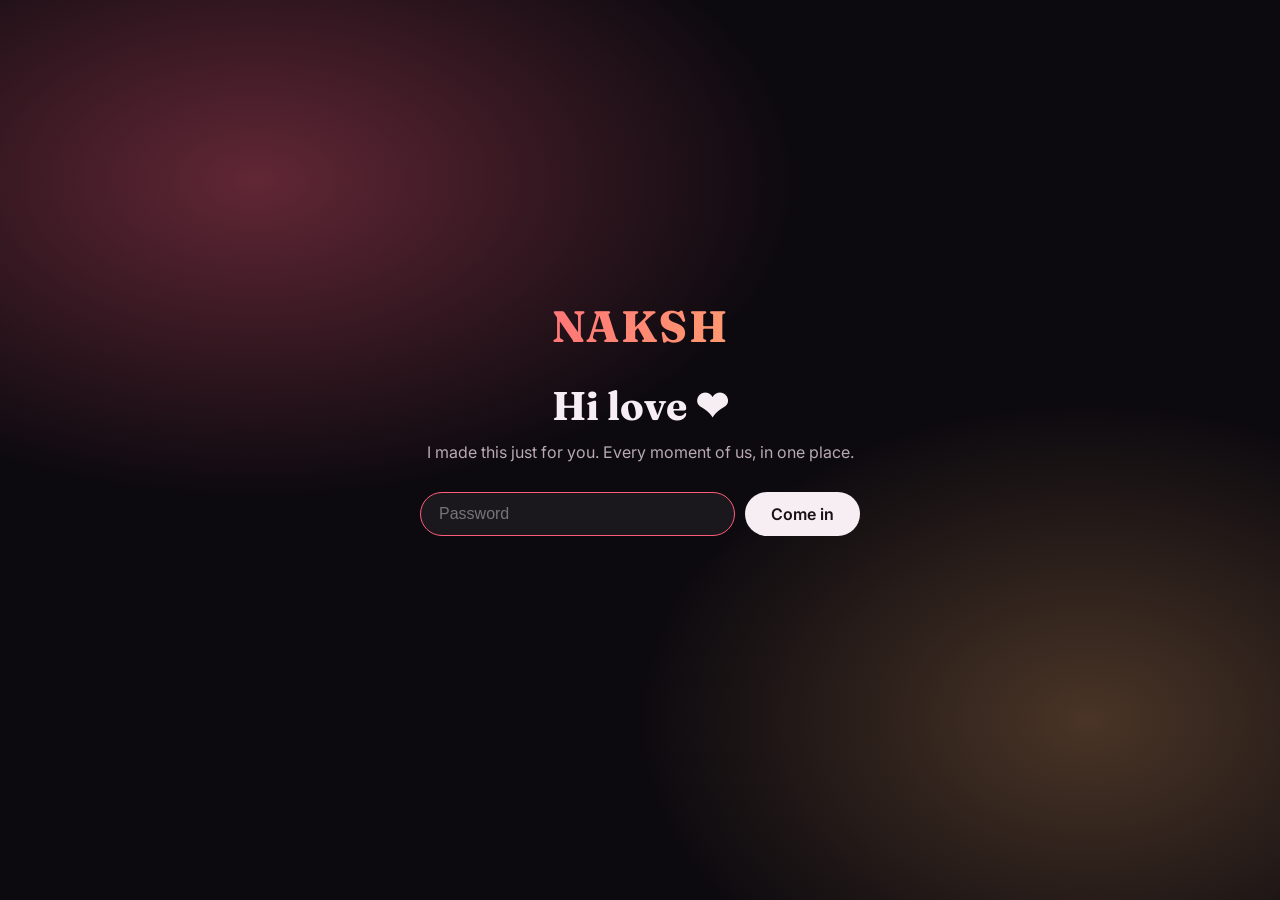
==== index.html @ 2ee2377e "Add private streaming-style video website Static site with a password lock screen, featured hero vid" ====
<!doctype html>
<html lang="en">
<head>
  <meta charset="utf-8" />
  <meta name="viewport" content="width=device-width, initial-scale=1, viewport-fit=cover" />
  <meta name="robots" content="noindex, nofollow" />
  <meta name="theme-color" content="#0d0a0f" />
  <title>Our Movies</title>
  <link rel="preconnect" href="https://fonts.googleapis.com" />
  <link rel="preconnect" href="https://fonts.gstatic.com" crossorigin />
  <link href="https://fonts.googleapis.com/css2?family=Fraunces:opsz,wght@9..144,600;9..144,800&family=Inter:wght@400;500;600;700&display=swap" rel="stylesheet" />
  <link rel="stylesheet" href="styles.css" />
</head>
<body>
  <!-- Lock screen -->
  <section id="gate" class="gate" hidden>
    <div class="gate-card">
      <div class="logo gate-logo" data-site-name></div>
      <h1 id="gate-title"></h1>
      <p id="gate-message"></p>
      <form id="gate-form" autocomplete="off">
        <label for="gate-input" class="sr-only">Password</label>
        <input id="gate-input" type="password" placeholder="Password" autocomplete="current-password" />
        <button type="submit" class="btn btn-primary">Come in</button>
      </form>
      <p id="gate-error" class="gate-error" role="alert"></p>
    </div>
  </section>

  <div id="app" hidden>
    <header id="nav" class="nav">
      <a href="#" class="logo" data-site-name data-go="home"></a>
      <nav class="nav-links">
        <a href="#" data-go="home" class="active">Home</a>
        <a href="#" data-go="list">My List</a>
      </nav>
      <div class="search">
        <svg viewBox="0 0 24 24" aria-hidden="true"><circle cx="11" cy="11" r="7"/><path d="m20 20-3.5-3.5"/></svg>
        <input id="search" type="search" placeholder="Search" aria-label="Search videos" />
      </div>
    </header>

    <main>
      <section id="hero" class="hero"></section>
      <section id="rows" class="rows"></section>
      <section id="grid-view" class="grid-view" hidden>
        <h2 id="grid-title"></h2>
        <div id="grid" class="grid"></div>
        <p id="grid-empty" class="empty" hidden></p>
      </section>
    </main>

    <footer class="footer">
      <span data-site-name></span> · <span id="footer-message"></span>
    </footer>
  </div>

  <!-- Details popup -->
  <div id="modal" class="modal" hidden>
    <div class="modal-backdrop" data-close></div>
    <article class="modal-card" role="dialog" aria-modal="true" aria-labelledby="modal-title">
      <button class="icon-btn modal-close" data-close aria-label="Close">✕</button>
      <div class="modal-media"><img id="modal-img" alt="" /></div>
      <div class="modal-body">
        <h2 id="modal-title"></h2>
        <div id="modal-meta" class="meta"></div>
        <div class="modal-actions">
          <button id="modal-play" class="btn btn-primary"><span class="play-ico"></span> Play</button>
          <button id="modal-list" class="btn btn-ghost"></button>
        </div>
        <p id="modal-desc"></p>
        <h3 id="modal-more-title">More like this</h3>
        <div id="modal-more" class="grid small"></div>
      </div>
    </article>
  </div>

  <!-- Video player -->
  <div id="player" class="player" hidden>
    <video id="video" playsinline controls preload="auto"></video>
    <div class="player-top">
      <button id="player-back" class="icon-btn" aria-label="Back">←</button>
      <div id="player-title" class="player-title"></div>
    </div>
    <div id="next-up" class="next-up" hidden>
      <img id="next-img" alt="" />
      <div>
        <div class="next-label">Up next in <span id="next-count">8</span></div>
        <div id="next-title" class="next-title"></div>
        <div class="next-actions">
          <button id="next-play" class="btn btn-primary btn-sm">Play now</button>
          <button id="next-cancel" class="btn btn-ghost btn-sm">Cancel</button>
        </div>
      </div>
    </div>
  </div>

  <script src="vendor/hls.min.js" defer></script>
  <script src="videos.js" defer></script>
  <script src="app.js" defer></script>
</body>
</html>
---- styles.css ----
:root {
  --bg: #0d0a0f;
  --bg-2: #17121a;
  --card: #201922;
  --text: #f6eef2;
  --muted: #b8a9b2;
  --accent: #ff5c7c;
  --accent-2: #ffb36b;
  --radius: 10px;
  --gutter: clamp(16px, 4vw, 56px);
  --card-w: clamp(150px, 22vw, 290px);
  --serif: "Fraunces", Georgia, serif;
  --sans: "Inter", system-ui, -apple-system, "Segoe UI", Roboto, sans-serif;
}

* { box-sizing: border-box; }
html, body { margin: 0; }
body {
  background: var(--bg);
  color: var(--text);
  font-family: var(--sans);
  -webkit-font-smoothing: antialiased;
  overflow-x: hidden;
}
body.no-scroll { overflow: hidden; }
img { display: block; max-width: 100%; }
button { font: inherit; color: inherit; cursor: pointer; }
a { color: inherit; text-decoration: none; }
[hidden] { display: none !important; }
.sr-only { position: absolute; width: 1px; height: 1px; overflow: hidden; clip: rect(0 0 0 0); }

/* ── Logo ─────────────────────────────── */
.logo {
  font-family: var(--serif);
  font-weight: 800;
  font-size: clamp(22px, 3vw, 30px);
  letter-spacing: 0.04em;
  background: linear-gradient(100deg, var(--accent), var(--accent-2));
  -webkit-background-clip: text;
  background-clip: text;
  color: transparent;
}

/* ── Buttons ──────────────────────────── */
.btn {
  display: inline-flex; align-items: center; gap: 10px;
  border: 0; border-radius: 999px;
  padding: 12px 26px;
  font-weight: 600; font-size: 16px;
  transition: transform .15s ease, background .15s ease, opacity .15s;
}
.btn:active { transform: scale(.97); }
.btn-primary { background: var(--text); color: #1a1116; }
.btn-primary:hover { background: #fff; }
.btn-ghost { background: rgba(255,255,255,.14); backdrop-filter: blur(6px); }
.btn-ghost:hover { background: rgba(255,255,255,.24); }
.btn-sm { padding: 8px 16px; font-size: 14px; }
.play-ico { width: 0; height: 0; border-left: 13px solid currentColor; border-top: 8px solid transparent; border-bottom: 8px solid transparent; }
.icon-btn {
  width: 42px; height: 42px; border-radius: 50%;
  border: 0; background: rgba(0,0,0,.55); font-size: 20px;
  display: grid; place-items: center;
}
.icon-btn:hover { background: rgba(0,0,0,.8); }

/* ── Lock screen ──────────────────────── */
.gate {
  position: fixed; inset: 0; z-index: 50;
  display: grid; place-items: center; padding: 16px;
  background:
    radial-gradient(60% 50% at 20% 20%, rgba(255,92,124,.35), transparent 70%),
    radial-gradient(50% 50% at 85% 80%, rgba(255,179,107,.25), transparent 70%),
    var(--bg);
}
.gate-card { width: min(440px, 100%); text-align: center; }
.gate-logo { font-size: 44px; margin-bottom: 28px; }
.gate h1 { font-family: var(--serif); font-size: clamp(28px, 6vw, 40px); margin: 0 0 10px; }
.gate p { color: var(--muted); line-height: 1.5; margin: 0 0 28px; }
.gate form { display: flex; gap: 10px; }
.gate input {
  flex: 1; min-width: 0;
  padding: 12px 18px; border-radius: 999px;
  border: 1px solid rgba(255,255,255,.2); background: rgba(255,255,255,.06);
  color: var(--text); font-size: 16px; outline: none;
}
.gate input:focus { border-color: var(--accent); }
.gate-error { color: var(--accent); min-height: 1.5em; margin-top: 14px !important; }
.shake { animation: shake .4s; }
@keyframes shake { 25% { transform: translateX(-8px); } 75% { transform: translateX(8px); } }

/* ── Navigation ───────────────────────── */
.nav {
  position: fixed; top: 0; left: 0; right: 0; z-index: 20;
  display: flex; align-items: center; gap: clamp(14px, 3vw, 40px);
  padding: 16px var(--gutter);
  background: linear-gradient(to bottom, rgba(13,10,15,.85), transparent);
  transition: background .3s;
}
.nav.solid { background: rgba(13,10,15,.96); }
.nav-links { display: flex; gap: 20px; font-size: 15px; }
.nav-links a { color: var(--muted); }
.nav-links a.active, .nav-links a:hover { color: var(--text); font-weight: 600; }
.search {
  margin-left: auto; display: flex; align-items: center; gap: 8px;
  background: rgba(0,0,0,.35); border: 1px solid rgba(255,255,255,.18);
  border-radius: 999px; padding: 6px 14px;
}
.search svg { width: 18px; height: 18px; fill: none; stroke: var(--muted); stroke-width: 2; flex: none; }
.search input {
  width: clamp(70px, 16vw, 200px);
  background: transparent; border: 0; outline: none; color: var(--text); font-size: 14px;
}

/* ── Hero ─────────────────────────────── */
.hero {
  position: relative;
  min-height: min(82vh, 56.25vw + 120px);
  min-height: max(480px, min(82vh, 56.25vw + 120px));
  display: flex; align-items: flex-end;
  padding: 0 var(--gutter) clamp(40px, 9vh, 110px);
  overflow: hidden;
}
.hero-media, .hero-media img, .hero-media video {
  position: absolute; inset: 0; width: 100%; height: 100%; object-fit: cover;
}
.hero-media video { opacity: 0; transition: opacity 1s; }
.hero-media video.on { opacity: 1; }
.hero::after {
  content: ""; position: absolute; inset: 0;
  background:
    linear-gradient(to right, rgba(13,10,15,.85) 0%, rgba(13,10,15,.35) 50%, transparent 75%),
    linear-gradient(to top, var(--bg) 0%, transparent 35%);
}
.hero-content { position: relative; z-index: 1; max-width: 560px; }
.hero-tag { color: var(--accent-2); font-weight: 600; letter-spacing: .14em; font-size: 13px; text-transform: uppercase; }
.hero h1 { font-family: var(--serif); font-size: clamp(36px, 7vw, 76px); line-height: 1; margin: 10px 0 14px; }
.hero p { color: #e6dbe1; font-size: clamp(15px, 1.6vw, 18px); line-height: 1.5; margin: 0 0 22px; }
.hero-actions { display: flex; gap: 12px; flex-wrap: wrap; }

/* ── Rows ─────────────────────────────── */
.rows { position: relative; z-index: 2; margin-top: -40px; padding-bottom: 40px; }
.row { margin-bottom: clamp(24px, 4vw, 44px); position: relative; }
.row h2 { font-size: clamp(17px, 1.8vw, 22px); font-weight: 700; margin: 0 var(--gutter) 12px; }
.row-track {
  display: flex; gap: 10px;
  overflow-x: auto; scroll-snap-type: x proximity; scroll-behavior: smooth;
  padding: 10px var(--gutter) 24px;
  scroll-padding: 0 var(--gutter);
  scrollbar-width: none;
}
.row-track::-webkit-scrollbar { display: none; }
.row-arrow {
  position: absolute; top: 44px; bottom: 24px; width: var(--gutter); min-width: 36px;
  border: 0; background: rgba(13,10,15,.6); font-size: 28px;
  opacity: 0; transition: opacity .2s; z-index: 3;
}
.row:hover .row-arrow { opacity: 1; }
.row-arrow.left { left: 0; } .row-arrow.right { right: 0; }
@media (hover: none) { .row-arrow { display: none; } }

/* ── Card ─────────────────────────────── */
.card {
  position: relative; flex: none; width: var(--card-w);
  aspect-ratio: 16 / 9; border-radius: var(--radius);
  background: var(--card); overflow: hidden; scroll-snap-align: start;
  transition: transform .25s ease, box-shadow .25s ease;
  cursor: pointer; outline: none;
}
.card:hover, .card:focus-visible {
  transform: scale(1.07); z-index: 2;
  box-shadow: 0 14px 30px rgba(0,0,0,.6), 0 0 0 2px rgba(255,255,255,.25);
}
.card img, .card video, .card .tile { position: absolute; inset: 0; width: 100%; height: 100%; object-fit: cover; }
.card video { opacity: 0; transition: opacity .4s; }
.card video.on { opacity: 1; }
.card .tile { display: grid; place-items: center; font-family: var(--serif); font-size: 22px; padding: 10px; text-align: center; }
.card-info {
  position: absolute; left: 0; right: 0; bottom: 0;
  padding: 26px 12px 10px;
  background: linear-gradient(to top, rgba(0,0,0,.85), transparent);
}
.card-title { font-weight: 600; font-size: 14px; }
.card-sub { font-size: 12px; color: var(--muted); margin-top: 2px; }
.progress { position: absolute; left: 0; right: 0; bottom: 0; height: 4px; background: rgba(255,255,255,.25); }
.progress span { display: block; height: 100%; background: var(--accent); }

/* ── Grid view (search, My List) ──────── */
.grid-view { padding: 100px var(--gutter) 60px; min-height: 70vh; }
.grid-view h2 { font-size: 22px; margin: 0 0 20px; }
.grid { display: grid; grid-template-columns: repeat(auto-fill, minmax(min(var(--card-w), 100%), 1fr)); gap: 16px 10px; }
.grid .card { width: auto; }
.grid.small { --card-w: 180px; }
.empty { color: var(--muted); }

/* ── Modal ────────────────────────────── */
.modal { position: fixed; inset: 0; z-index: 30; display: grid; place-items: start center; overflow-y: auto; padding: 40px 16px; }
.modal-backdrop { position: fixed; inset: 0; background: rgba(0,0,0,.7); }
.modal-card {
  position: relative; width: min(820px, 100%);
  background: var(--bg-2); border-radius: 14px; overflow: hidden;
  box-shadow: 0 30px 80px rgba(0,0,0,.6);
  animation: pop .25s ease;
}
@keyframes pop { from { transform: scale(.94); opacity: 0; } }
.modal-close { position: absolute; top: 14px; right: 14px; z-index: 2; }
.modal-media { position: relative; aspect-ratio: 16/9; background: var(--card); }
.modal-media img { width: 100%; height: 100%; object-fit: cover; }
.modal-media::after { content: ""; position: absolute; inset: 0; background: linear-gradient(to top, var(--bg-2), transparent 50%); }
.modal-body { padding: 0 clamp(18px, 4vw, 40px) 36px; margin-top: -70px; position: relative; }
.modal-body h2 { font-family: var(--serif); font-size: clamp(28px, 5vw, 44px); margin: 0 0 10px; }
.meta { display: flex; flex-wrap: wrap; gap: 6px 14px; color: var(--muted); font-size: 14px; margin-bottom: 18px; }
.meta .pill { border: 1px solid rgba(255,255,255,.35); border-radius: 4px; padding: 0 6px; color: var(--text); }
.modal-actions { display: flex; gap: 10px; flex-wrap: wrap; margin-bottom: 18px; }
#modal-desc { line-height: 1.6; color: #e6dbe1; }
.modal-body h3 { font-size: 18px; margin: 28px 0 12px; }

/* ── Player ───────────────────────────── */
.player { position: fixed; inset: 0; z-index: 40; background: #000; }
.player video { width: 100%; height: 100%; object-fit: contain; background: #000; }
.player-top {
  position: absolute; top: 0; left: 0; right: 0;
  display: flex; align-items: center; gap: 16px;
  padding: max(16px, env(safe-area-inset-top)) 20px 30px;
  background: linear-gradient(to bottom, rgba(0,0,0,.75), transparent);
  transition: opacity .3s;
}
.player.idle .player-top { opacity: 0; pointer-events: none; }
.player-title { font-weight: 600; font-size: 18px; text-shadow: 0 1px 4px #000; }
.next-up {
  position: absolute; right: 24px; bottom: 90px;
  display: flex; gap: 14px; align-items: center;
  width: min(420px, calc(100% - 32px));
  background: rgba(23,18,26,.95); border-radius: 12px; padding: 12px;
  box-shadow: 0 10px 40px rgba(0,0,0,.6);
}
.next-up img { width: 140px; aspect-ratio: 16/9; object-fit: cover; border-radius: 8px; flex: none; }
.next-label { color: var(--muted); font-size: 13px; }
.next-title { font-weight: 700; margin: 2px 0 10px; }
.next-actions { display: flex; gap: 8px; }

/* ── Footer ───────────────────────────── */
.footer { padding: 30px var(--gutter) 50px; color: var(--muted); font-size: 14px; text-align: center; }
.footer .logo, .footer [data-site-name] { font-size: 14px; }

@media (max-width: 600px) {
  .nav-links { gap: 14px; font-size: 14px; }
  .hero::after { background: linear-gradient(to top, var(--bg) 5%, rgba(13,10,15,.4) 60%, rgba(13,10,15,.2)); }
  .next-up { right: 16px; bottom: 80px; }
  .next-up img { width: 100px; }
}
@media (prefers-reduced-motion: reduce) {
  *, *::before, *::after { animation: none !important; transition: none !important; }
}
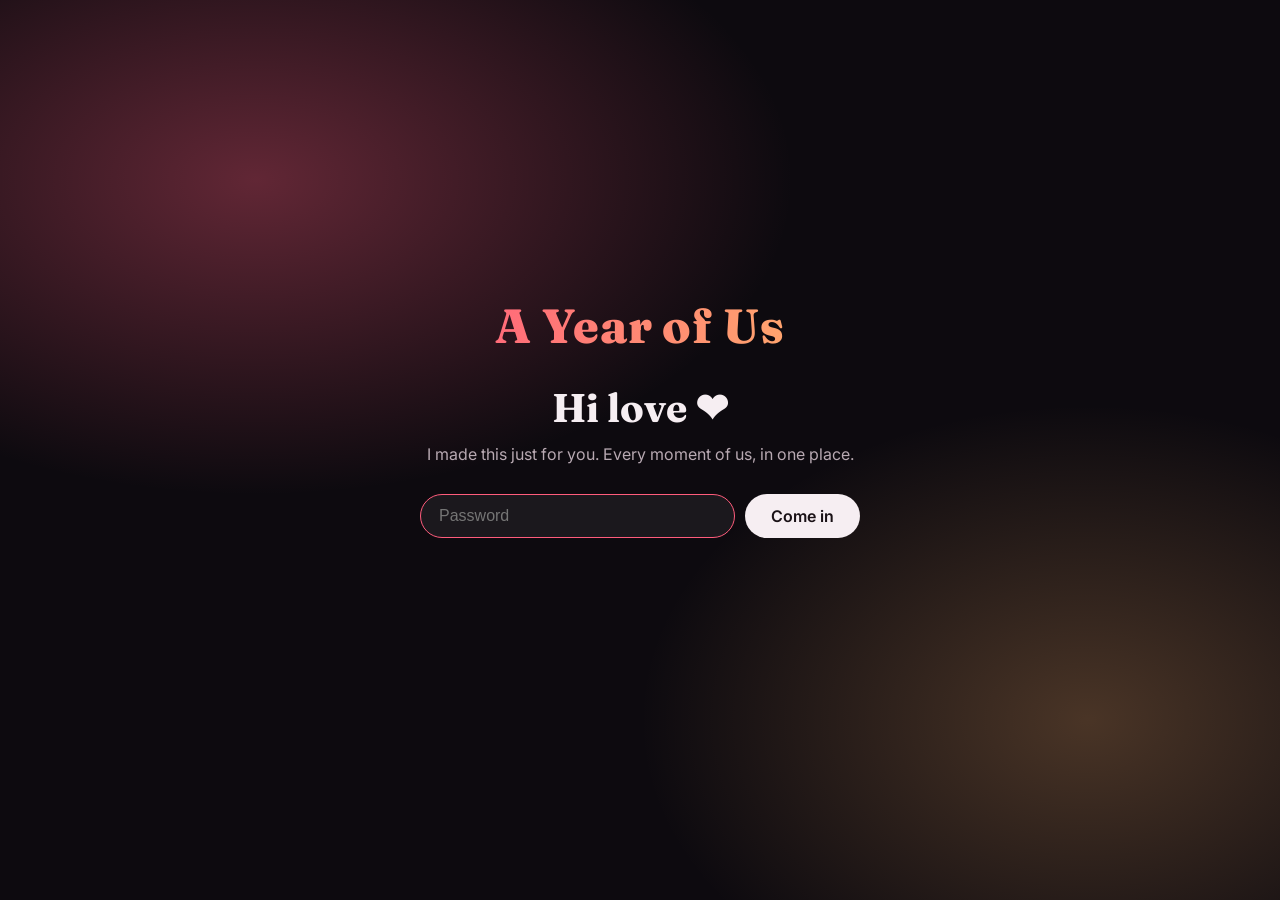
==== commit 42cf4487: "Rename site to "A Year of Us" and fix small-phone layout Keep the logo on one line, stop the lock sc" ====
--- a/index.html
+++ b/index.html
@@ -5,7 +5,7 @@
   <meta name="viewport" content="width=device-width, initial-scale=1, viewport-fit=cover" />
   <meta name="robots" content="noindex, nofollow" />
   <meta name="theme-color" content="#0d0a0f" />
-  <title>Our Movies</title>
+  <title>A Year of Us</title>
   <link rel="preconnect" href="https://fonts.googleapis.com" />
   <link rel="preconnect" href="https://fonts.gstatic.com" crossorigin />
   <link href="https://fonts.googleapis.com/css2?family=Fraunces:opsz,wght@9..144,600;9..144,800&family=Inter:wght@400;500;600;700&display=swap" rel="stylesheet" />
@@ -35,7 +35,7 @@
         <a href="#" data-go="list">My List</a>
       </nav>
       <div class="search">
-        <svg viewBox="0 0 24 24" aria-hidden="true"><circle cx="11" cy="11" r="7"/><path d="m20 20-3.5-3.5"/></svg>
+        <label for="search" class="search-ico"><svg viewBox="0 0 24 24" aria-hidden="true"><circle cx="11" cy="11" r="7"/><path d="m20 20-3.5-3.5"/></svg></label>
         <input id="search" type="search" placeholder="Search" aria-label="Search videos" />
       </div>
     </header>
--- a/styles.css
+++ b/styles.css
@@ -33,8 +33,9 @@
 .logo {
   font-family: var(--serif);
   font-weight: 800;
-  font-size: clamp(22px, 3vw, 30px);
-  letter-spacing: 0.04em;
+  font-size: clamp(20px, 3vw, 30px);
+  letter-spacing: 0.02em;
+  white-space: nowrap;
   background: linear-gradient(100deg, var(--accent), var(--accent-2));
   -webkit-background-clip: text;
   background-clip: text;
@@ -66,14 +67,14 @@
 /* ── Lock screen ──────────────────────── */
 .gate {
   position: fixed; inset: 0; z-index: 50;
-  display: grid; place-items: center; padding: 16px;
+  display: grid; grid-template-columns: minmax(0, 1fr); place-items: center; padding: 16px;
   background:
     radial-gradient(60% 50% at 20% 20%, rgba(255,92,124,.35), transparent 70%),
     radial-gradient(50% 50% at 85% 80%, rgba(255,179,107,.25), transparent 70%),
     var(--bg);
 }
 .gate-card { width: min(440px, 100%); text-align: center; }
-.gate-logo { font-size: 44px; margin-bottom: 28px; }
+.gate-logo { font-size: clamp(32px, 10vw, 48px); margin-bottom: 28px; white-space: normal; }
 .gate h1 { font-family: var(--serif); font-size: clamp(28px, 6vw, 40px); margin: 0 0 10px; }
 .gate p { color: var(--muted); line-height: 1.5; margin: 0 0 28px; }
 .gate form { display: flex; gap: 10px; }
@@ -105,6 +106,7 @@
   background: rgba(0,0,0,.35); border: 1px solid rgba(255,255,255,.18);
   border-radius: 999px; padding: 6px 14px;
 }
+.search-ico { display: flex; cursor: pointer; }
 .search svg { width: 18px; height: 18px; fill: none; stroke: var(--muted); stroke-width: 2; flex: none; }
 .search input {
   width: clamp(70px, 16vw, 200px);
@@ -243,7 +245,13 @@
 .footer .logo, .footer [data-site-name] { font-size: 14px; }
 
 @media (max-width: 600px) {
-  .nav-links { gap: 14px; font-size: 14px; }
+  .nav { gap: 14px; }
+  .nav-links { gap: 12px; font-size: 14px; white-space: nowrap; }
+  .search { padding: 6px 10px; min-width: 0; }
+  .search input { width: 100%; min-width: 0; }
+  .nav:focus-within .nav-links { display: none; }
+  .search:focus-within { flex: 1; }
+  .gate form { flex-direction: column; }
   .hero::after { background: linear-gradient(to top, var(--bg) 5%, rgba(13,10,15,.4) 60%, rgba(13,10,15,.2)); }
   .next-up { right: 16px; bottom: 80px; }
   .next-up img { width: 100px; }
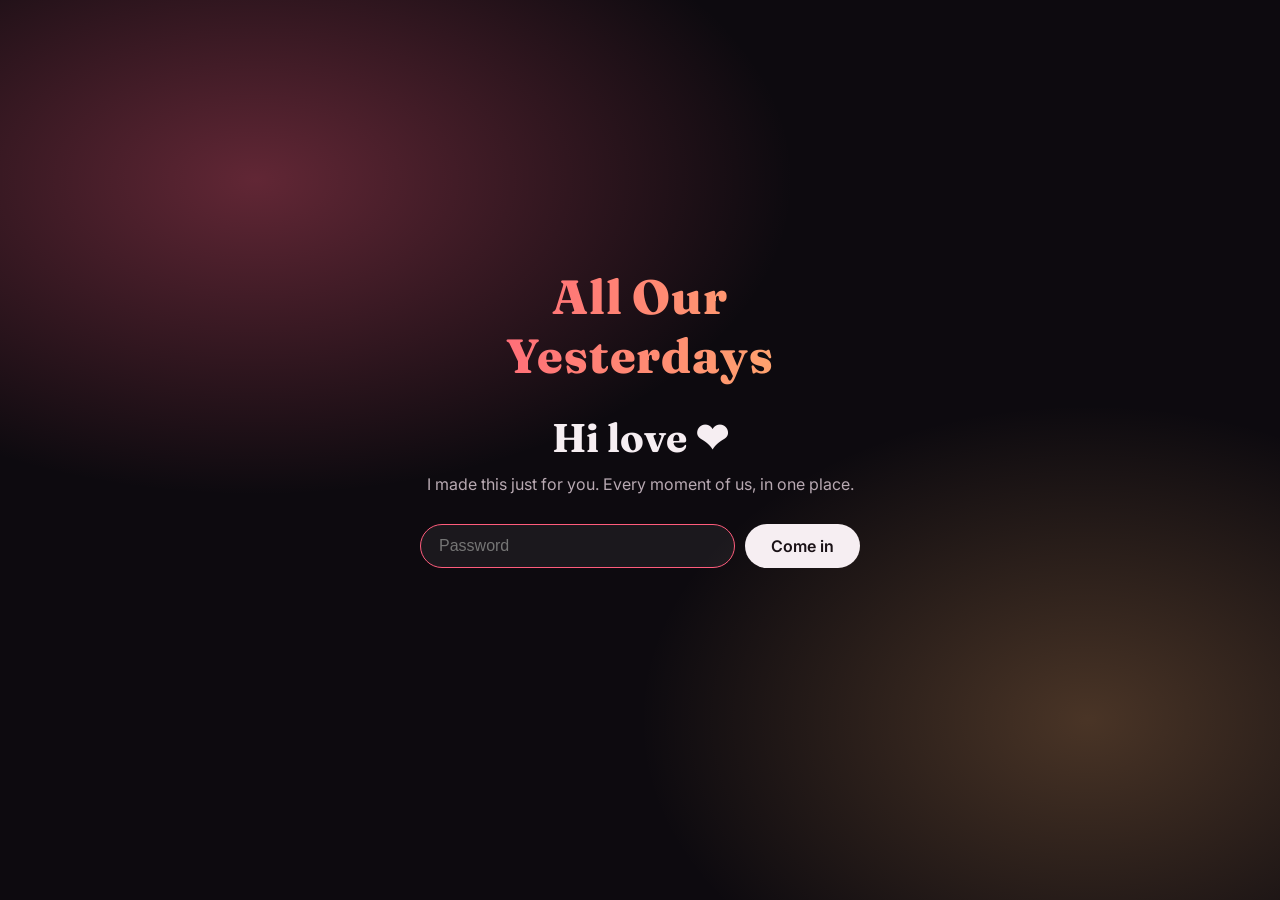
==== commit 5b191b01: "Rename site to "All Our Yesterdays" and rework phone header On phones the logo gets its own line, wi" ====
--- a/index.html
+++ b/index.html
@@ -5,7 +5,7 @@
   <meta name="viewport" content="width=device-width, initial-scale=1, viewport-fit=cover" />
   <meta name="robots" content="noindex, nofollow" />
   <meta name="theme-color" content="#0d0a0f" />
-  <title>A Year of Us</title>
+  <title>All Our Yesterdays</title>
   <link rel="preconnect" href="https://fonts.googleapis.com" />
   <link rel="preconnect" href="https://fonts.gstatic.com" crossorigin />
   <link href="https://fonts.googleapis.com/css2?family=Fraunces:opsz,wght@9..144,600;9..144,800&family=Inter:wght@400;500;600;700&display=swap" rel="stylesheet" />
--- a/styles.css
+++ b/styles.css
@@ -245,12 +245,16 @@
 .footer .logo, .footer [data-site-name] { font-size: 14px; }
 
 @media (max-width: 600px) {
-  .nav { gap: 14px; }
-  .nav-links { gap: 12px; font-size: 14px; white-space: nowrap; }
-  .search { padding: 6px 10px; min-width: 0; }
-  .search input { width: 100%; min-width: 0; }
+  .nav { gap: 10px 14px; flex-wrap: wrap; padding-top: max(14px, env(safe-area-inset-top)); }
+  .nav > .logo { width: 100%; }
+  .nav-links { gap: 18px; font-size: 14px; white-space: nowrap; }
+  .gate .btn { justify-content: center; }
+  .search { padding: 6px 10px; min-width: 0; gap: 0; }
+  .search input { width: 0; min-width: 0; transition: width .2s; }
+  .search:focus-within { gap: 8px; }
+  .search:focus-within input, .search input:not(:placeholder-shown) { width: 100%; }
+  .search:focus-within { flex: 1; }
   .nav:focus-within .nav-links { display: none; }
-  .search:focus-within { flex: 1; }
   .gate form { flex-direction: column; }
   .hero::after { background: linear-gradient(to top, var(--bg) 5%, rgba(13,10,15,.4) 60%, rgba(13,10,15,.2)); }
   .next-up { right: 16px; bottom: 80px; }
